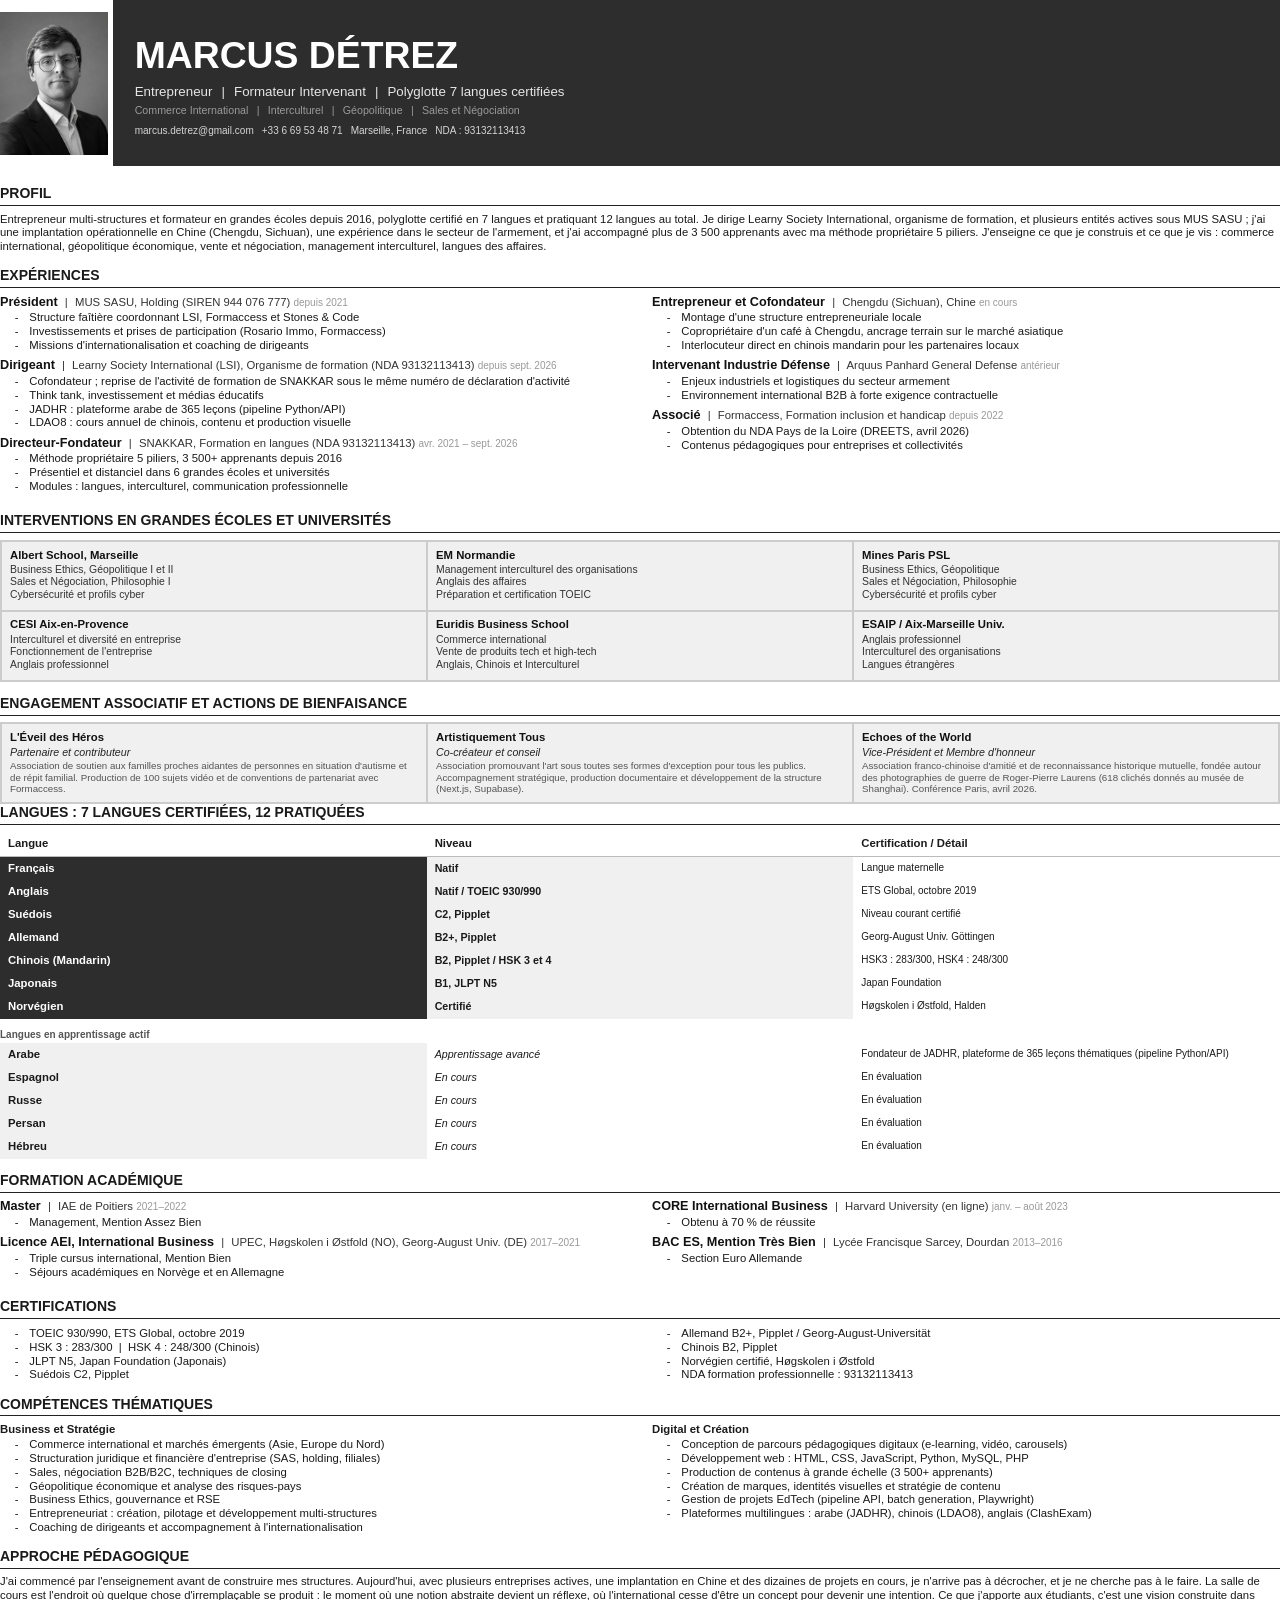
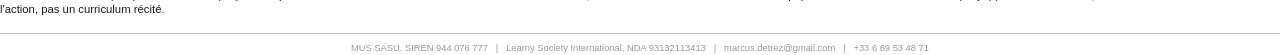
==== cv/cv.html @ 8e0571c1 "feat: CV à jour — SNAKKAR clos en sept. 2026, direction de LSI (formation) - SNAKKAR : avr. 2021 – s" ====
<!DOCTYPE html>
<!--
  Source du CV. Le PDF servi par le site (bouton « Télécharger mon CV ») se régénère depuis ce dossier avec :

  "/Applications/Google Chrome.app/Contents/MacOS/Google Chrome" --headless --no-pdf-header-footer \
    --print-to-pdf=../CERTIF/CV-Marcus-Detrez.pdf cv.html
-->
<html lang="fr">
<head>
<meta charset="utf-8">
<meta name="robots" content="noindex">
<title>CV — Marcus Détrez</title>
<style>
  @page { size: A4; margin: 12mm 12.7mm; }
  * { box-sizing: border-box; margin: 0; padding: 0; }
  body { font: 8.5pt/1.22 Arial, Helvetica, sans-serif; color: #1a1a1a; -webkit-print-color-adjust: exact; print-color-adjust: exact; }

  header { display: flex; align-items: center; gap: 4pt; margin-bottom: 14pt; }
  header img { width: 81pt; height: 107pt; object-fit: cover; }
  .bandeau { flex: 1; background: #2d2d2d; color: #fff; padding: 26pt 16pt 22pt; }
  .bandeau h1 { font-size: 28pt; line-height: 1.1; margin-bottom: 6pt; }
  .bandeau .l1 { font-size: 10pt; color: #e6e6e6; }
  .bandeau .l2 { font-size: 8pt; color: #9a9a9a; margin: 3pt 0 6pt; }
  .bandeau .l3 { font-size: 7.5pt; color: #d5d5d5; }
  .bandeau .l3 span { margin-right: 6pt; }
  .bandeau i { font-style: normal; margin: 0 4pt; }

  h2 { font-size: 10.5pt; text-transform: uppercase; border-bottom: 1.3pt solid #222; padding-bottom: 2pt; margin: 10pt 0 5pt; break-after: avoid; }
  .cols { display: grid; grid-template-columns: 1fr 1fr; column-gap: 18pt; }
  .exp { margin-bottom: 4pt; break-inside: avoid; }
  .exp h3 { font-size: 8.5pt; font-weight: normal; color: #333; }
  .exp h3 b { font-size: 9.5pt; color: #111; }
  .exp h3 i { font-style: normal; margin: 0 3pt; }
  .exp h3 time { font-size: 7.5pt; color: #999; }
  ul { list-style: none; padding-left: 22pt; margin-top: 1pt; }
  li { position: relative; }
  li::before { content: "-"; position: absolute; left: -11pt; }
  h4 { font-size: 8.5pt; margin-bottom: 1pt; }

  .cartes { display: grid; grid-template-columns: repeat(3, 1fr); border: .5pt solid #ccc; background: #f0f0f0; }
  .cartes > div { padding: 5pt 6pt 6pt; border: .5pt solid #ccc; font-size: 7.8pt; color: #333; break-inside: avoid; }
  .cartes b { display: block; font-size: 8.5pt; color: #111; margin-bottom: 1pt; }
  .cartes em { display: block; font-size: 8pt; color: #222; margin-bottom: 1pt; }
  .cartes p { font-size: 7.3pt; line-height: 1.15; color: #555; }

  .page2 { break-before: page; }
  .page2 h2:first-child { margin-top: 0; }
  table { width: 100%; border-collapse: collapse; table-layout: fixed; }
  th { text-align: left; padding: 4pt 6pt; border-bottom: .5pt solid #bbb; }
  td { padding: 3.5pt 6pt; font-size: 7.5pt; vertical-align: top; }
  tr.cert td:nth-child(1) { background: #2d2d2d; color: #fff; font-weight: bold; font-size: 8.5pt; }
  tr.cert td:nth-child(2) { background: #f0f0f0; font-weight: bold; font-size: 8pt; }
  tr.titre td { font-weight: bold; color: #555; padding: 8pt 0 1pt; }
  tr.actif td:nth-child(1) { background: #f0f0f0; font-weight: bold; font-size: 8.5pt; }
  tr.actif td:nth-child(2) { font-style: italic; font-size: 8pt; }

  footer { margin-top: 12pt; border-top: .5pt solid #bbb; padding-top: 7pt; text-align: center; font-size: 7pt; color: #999; }
  footer i { font-style: normal; margin: 0 4pt; }
</style>
</head>
<body>

<header>
  <img src="photo.jpg" alt="">
  <div class="bandeau">
    <h1>MARCUS DÉTREZ</h1>
    <div class="l1">Entrepreneur <i>|</i> Formateur Intervenant <i>|</i> Polyglotte 7 langues certifiées</div>
    <div class="l2">Commerce International <i>|</i> Interculturel <i>|</i> Géopolitique <i>|</i> Sales et Négociation</div>
    <div class="l3"><span>marcus.detrez@gmail.com</span><span>+33 6 69 53 48 71</span><span>Marseille, France</span><span>NDA : 93132113413</span></div>
  </div>
</header>

<h2>Profil</h2>
<p>Entrepreneur multi-structures et formateur en grandes écoles depuis 2016, polyglotte certifié en 7 langues et pratiquant 12 langues au total. Je dirige Learny Society International, organisme de formation, et plusieurs entités actives sous MUS SASU ; j'ai une implantation opérationnelle en Chine (Chengdu, Sichuan), une expérience dans le secteur de l'armement, et j'ai accompagné plus de 3 500 apprenants avec ma méthode propriétaire 5 piliers. J'enseigne ce que je construis et ce que je vis : commerce international, géopolitique économique, vente et négociation, management interculturel, langues des affaires.</p>

<h2>Expériences</h2>
<div class="cols">
  <div>
    <div class="exp">
      <h3><b>Président</b> <i>|</i> MUS SASU, Holding (SIREN 944 076 777) <time>depuis 2021</time></h3>
      <ul>
        <li>Structure faîtière coordonnant LSI, Formaccess et Stones &amp; Code</li>
        <li>Investissements et prises de participation (Rosario Immo, Formaccess)</li>
        <li>Missions d'internationalisation et coaching de dirigeants</li>
      </ul>
    </div>
    <div class="exp">
      <h3><b>Dirigeant</b> <i>|</i> Learny Society International (LSI), Organisme de formation (NDA 93132113413) <time>depuis sept. 2026</time></h3>
      <ul>
        <li>Cofondateur ; reprise de l'activité de formation de SNAKKAR sous le même numéro de déclaration d'activité</li>
        <li>Think tank, investissement et médias éducatifs</li>
        <li>JADHR : plateforme arabe de 365 leçons (pipeline Python/API)</li>
        <li>LDAO8 : cours annuel de chinois, contenu et production visuelle</li>
      </ul>
    </div>
    <div class="exp">
      <h3><b>Directeur-Fondateur</b> <i>|</i> SNAKKAR, Formation en langues (NDA 93132113413) <time>avr. 2021 – sept. 2026</time></h3>
      <ul>
        <li>Méthode propriétaire 5 piliers, 3 500+ apprenants depuis 2016</li>
        <li>Présentiel et distanciel dans 6 grandes écoles et universités</li>
        <li>Modules : langues, interculturel, communication professionnelle</li>
      </ul>
    </div>
  </div>
  <div>
    <div class="exp">
      <h3><b>Entrepreneur et Cofondateur</b> <i>|</i> Chengdu (Sichuan), Chine <time>en cours</time></h3>
      <ul>
        <li>Montage d'une structure entrepreneuriale locale</li>
        <li>Copropriétaire d'un café à Chengdu, ancrage terrain sur le marché asiatique</li>
        <li>Interlocuteur direct en chinois mandarin pour les partenaires locaux</li>
      </ul>
    </div>
    <div class="exp">
      <h3><b>Intervenant Industrie Défense</b> <i>|</i> Arquus Panhard General Defense <time>antérieur</time></h3>
      <ul>
        <li>Enjeux industriels et logistiques du secteur armement</li>
        <li>Environnement international B2B à forte exigence contractuelle</li>
      </ul>
    </div>
    <div class="exp">
      <h3><b>Associé</b> <i>|</i> Formaccess, Formation inclusion et handicap <time>depuis 2022</time></h3>
      <ul>
        <li>Obtention du NDA Pays de la Loire (DREETS, avril 2026)</li>
        <li>Contenus pédagogiques pour entreprises et collectivités</li>
      </ul>
    </div>
  </div>
</div>

<h2>Interventions en grandes écoles et universités</h2>
<div class="cartes">
  <div><b>Albert School, Marseille</b>Business Ethics, Géopolitique I et II<br>Sales et Négociation, Philosophie I<br>Cybersécurité et profils cyber</div>
  <div><b>EM Normandie</b>Management interculturel des organisations<br>Anglais des affaires<br>Préparation et certification TOEIC</div>
  <div><b>Mines Paris PSL</b>Business Ethics, Géopolitique<br>Sales et Négociation, Philosophie<br>Cybersécurité et profils cyber</div>
  <div><b>CESI Aix-en-Provence</b>Interculturel et diversité en entreprise<br>Fonctionnement de l'entreprise<br>Anglais professionnel</div>
  <div><b>Euridis Business School</b>Commerce international<br>Vente de produits tech et high-tech<br>Anglais, Chinois et Interculturel</div>
  <div><b>ESAIP / Aix-Marseille Univ.</b>Anglais professionnel<br>Interculturel des organisations<br>Langues étrangères</div>
</div>

<h2>Engagement associatif et actions de bienfaisance</h2>
<div class="cartes">
  <div><b>L'Éveil des Héros</b><em>Partenaire et contributeur</em><p>Association de soutien aux familles proches aidantes de personnes en situation d'autisme et de répit familial. Production de 100 sujets vidéo et de conventions de partenariat avec Formaccess.</p></div>
  <div><b>Artistiquement Tous</b><em>Co-créateur et conseil</em><p>Association promouvant l'art sous toutes ses formes d'exception pour tous les publics. Accompagnement stratégique, production documentaire et développement de la structure (Next.js, Supabase).</p></div>
  <div><b>Echoes of the World</b><em>Vice-Président et Membre d'honneur</em><p>Association franco-chinoise d'amitié et de reconnaissance historique mutuelle, fondée autour des photographies de guerre de Roger-Pierre Laurens (618 clichés donnés au musée de Shanghai). Conférence Paris, avril 2026.</p></div>
</div>

<div class="page2">
<h2>Langues : 7 langues certifiées, 12 pratiquées</h2>
<table>
  <tr><th>Langue</th><th>Niveau</th><th>Certification / Détail</th></tr>
  <tr class="cert"><td>Français</td><td>Natif</td><td>Langue maternelle</td></tr>
  <tr class="cert"><td>Anglais</td><td>Natif / TOEIC 930/990</td><td>ETS Global, octobre 2019</td></tr>
  <tr class="cert"><td>Suédois</td><td>C2, Pipplet</td><td>Niveau courant certifié</td></tr>
  <tr class="cert"><td>Allemand</td><td>B2+, Pipplet</td><td>Georg-August Univ. Göttingen</td></tr>
  <tr class="cert"><td>Chinois (Mandarin)</td><td>B2, Pipplet / HSK 3 et 4</td><td>HSK3 : 283/300, HSK4 : 248/300</td></tr>
  <tr class="cert"><td>Japonais</td><td>B1, JLPT N5</td><td>Japan Foundation</td></tr>
  <tr class="cert"><td>Norvégien</td><td>Certifié</td><td>Høgskolen i Østfold, Halden</td></tr>
  <tr class="titre"><td colspan="3">Langues en apprentissage actif</td></tr>
  <tr class="actif"><td>Arabe</td><td>Apprentissage avancé</td><td>Fondateur de JADHR, plateforme de 365 leçons thématiques (pipeline Python/API)</td></tr>
  <tr class="actif"><td>Espagnol</td><td>En cours</td><td>En évaluation</td></tr>
  <tr class="actif"><td>Russe</td><td>En cours</td><td>En évaluation</td></tr>
  <tr class="actif"><td>Persan</td><td>En cours</td><td>En évaluation</td></tr>
  <tr class="actif"><td>Hébreu</td><td>En cours</td><td>En évaluation</td></tr>
</table>

<h2>Formation académique</h2>
<div class="cols">
  <div>
    <div class="exp">
      <h3><b>Master</b> <i>|</i> IAE de Poitiers <time>2021–2022</time></h3>
      <ul><li>Management, Mention Assez Bien</li></ul>
    </div>
    <div class="exp">
      <h3><b>Licence AEI, International Business</b> <i>|</i> UPEC, Høgskolen i Østfold (NO), Georg-August Univ. (DE) <time>2017–2021</time></h3>
      <ul>
        <li>Triple cursus international, Mention Bien</li>
        <li>Séjours académiques en Norvège et en Allemagne</li>
      </ul>
    </div>
  </div>
  <div>
    <div class="exp">
      <h3><b>CORE International Business</b> <i>|</i> Harvard University (en ligne) <time>janv. – août 2023</time></h3>
      <ul><li>Obtenu à 70 % de réussite</li></ul>
    </div>
    <div class="exp">
      <h3><b>BAC ES, Mention Très Bien</b> <i>|</i> Lycée Francisque Sarcey, Dourdan <time>2013–2016</time></h3>
      <ul><li>Section Euro Allemande</li></ul>
    </div>
  </div>
</div>

<h2>Certifications</h2>
<div class="cols">
  <ul>
    <li>TOEIC 930/990, ETS Global, octobre 2019</li>
    <li>HSK 3 : 283/300 &nbsp;|&nbsp; HSK 4 : 248/300 (Chinois)</li>
    <li>JLPT N5, Japan Foundation (Japonais)</li>
    <li>Suédois C2, Pipplet</li>
  </ul>
  <ul>
    <li>Allemand B2+, Pipplet / Georg-August-Universität</li>
    <li>Chinois B2, Pipplet</li>
    <li>Norvégien certifié, Høgskolen i Østfold</li>
    <li>NDA formation professionnelle : 93132113413</li>
  </ul>
</div>

<h2>Compétences thématiques</h2>
<div class="cols">
  <div>
    <h4>Business et Stratégie</h4>
    <ul>
      <li>Commerce international et marchés émergents (Asie, Europe du Nord)</li>
      <li>Structuration juridique et financière d'entreprise (SAS, holding, filiales)</li>
      <li>Sales, négociation B2B/B2C, techniques de closing</li>
      <li>Géopolitique économique et analyse des risques-pays</li>
      <li>Business Ethics, gouvernance et RSE</li>
      <li>Entrepreneuriat : création, pilotage et développement multi-structures</li>
      <li>Coaching de dirigeants et accompagnement à l'internationalisation</li>
    </ul>
  </div>
  <div>
    <h4>Digital et Création</h4>
    <ul>
      <li>Conception de parcours pédagogiques digitaux (e-learning, vidéo, carousels)</li>
      <li>Développement web : HTML, CSS, JavaScript, Python, MySQL, PHP</li>
      <li>Production de contenus à grande échelle (3 500+ apprenants)</li>
      <li>Création de marques, identités visuelles et stratégie de contenu</li>
      <li>Gestion de projets EdTech (pipeline API, batch generation, Playwright)</li>
      <li>Plateformes multilingues : arabe (JADHR), chinois (LDAO8), anglais (ClashExam)</li>
    </ul>
  </div>
</div>

<h2>Approche pédagogique</h2>
<p>J'ai commencé par l'enseignement avant de construire mes structures. Aujourd'hui, avec plusieurs entreprises actives, une implantation en Chine et des dizaines de projets en cours, je n'arrive pas à décrocher, et je ne cherche pas à le faire. La salle de cours est l'endroit où quelque chose d'irremplaçable se produit : le moment où une notion abstraite devient un réflexe, où l'international cesse d'être un concept pour devenir une intention. Ce que j'apporte aux étudiants, c'est une vision construite dans l'action, pas un curriculum récité.</p>

<footer>MUS SASU, SIREN 944 076 777 <i>|</i> Learny Society International, NDA 93132113413 <i>|</i> marcus.detrez@gmail.com <i>|</i> +33 6 69 53 48 71</footer>
</div>

</body>
</html>
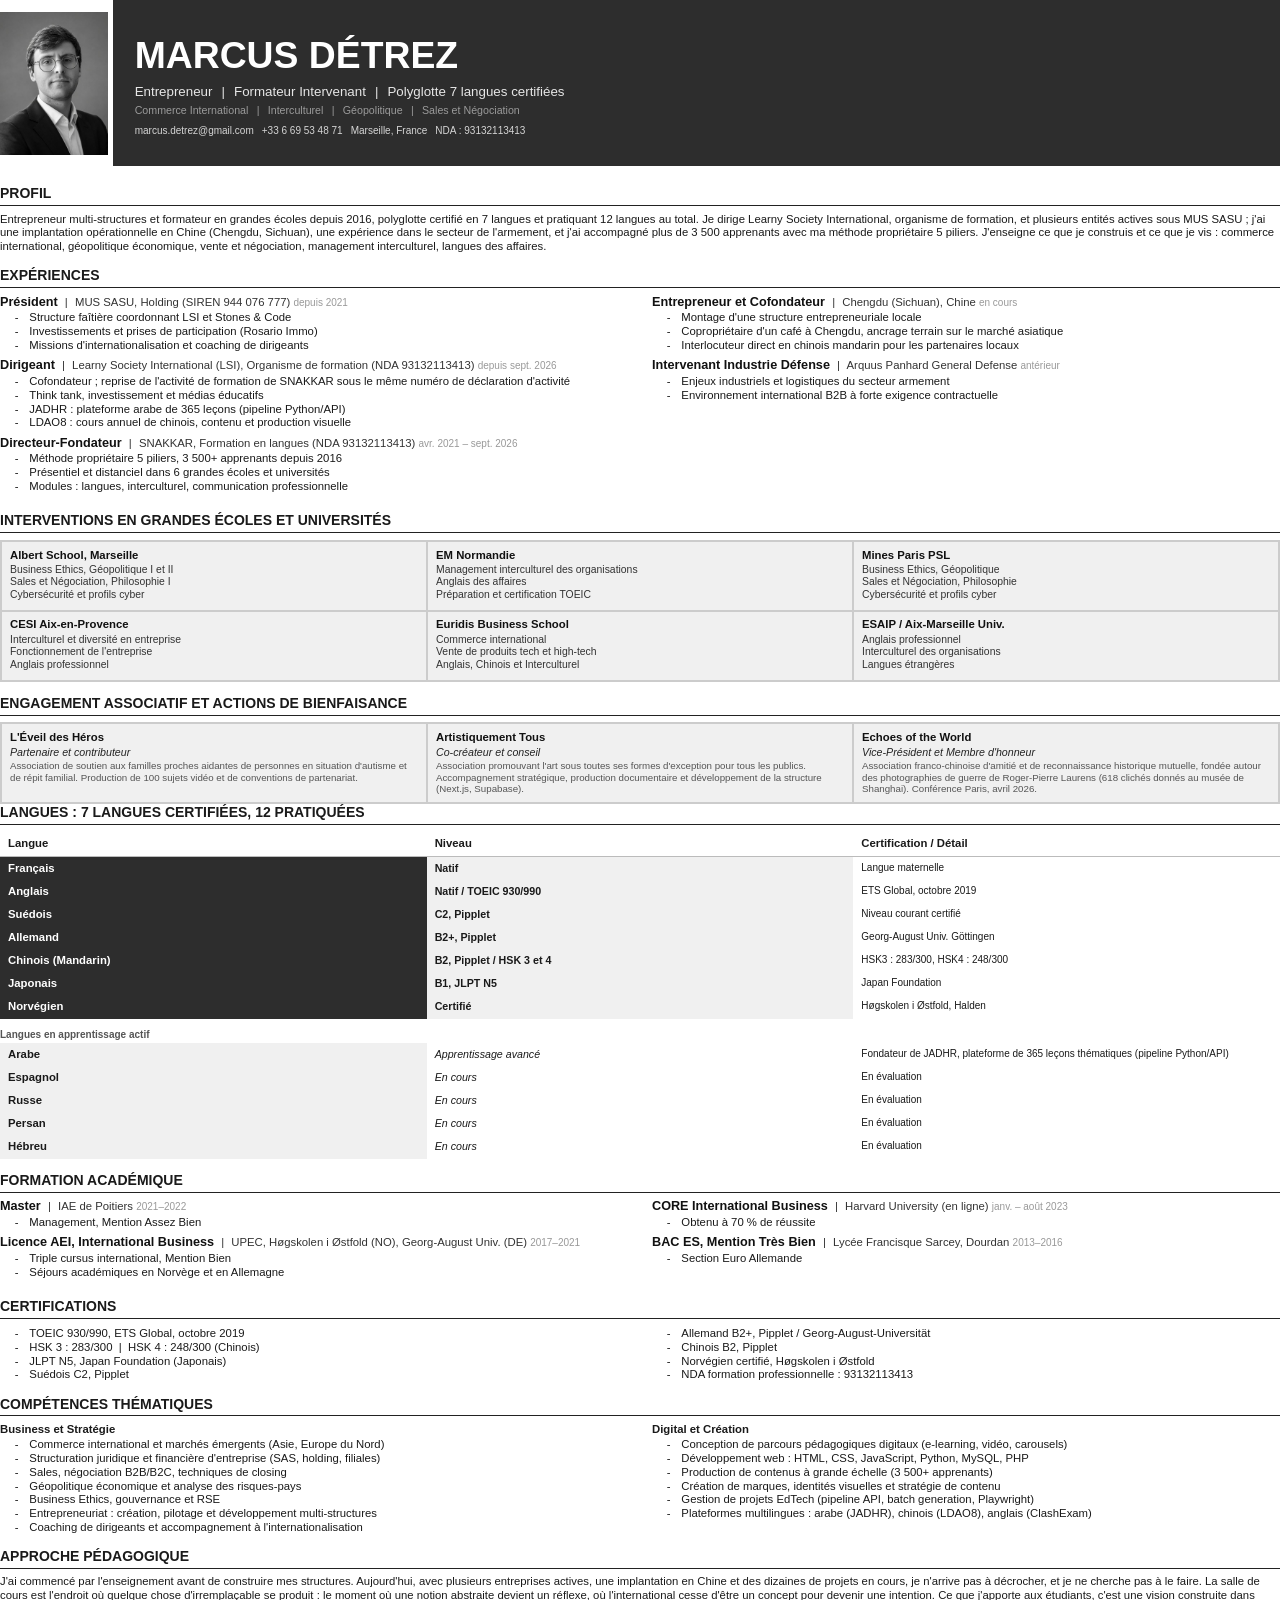
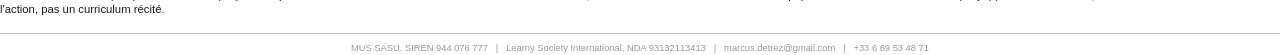
==== commit db8cb3ad: "CV : Formaccess retiré Demande de Marcus du 03/10/2026. L'expérience d'associé et les trois mentions" ====
--- a/cv/cv.html
+++ b/cv/cv.html
@@ -79,8 +79,8 @@
     <div class="exp">
       <h3><b>Président</b> <i>|</i> MUS SASU, Holding (SIREN 944 076 777) <time>depuis 2021</time></h3>
       <ul>
-        <li>Structure faîtière coordonnant LSI, Formaccess et Stones &amp; Code</li>
-        <li>Investissements et prises de participation (Rosario Immo, Formaccess)</li>
+        <li>Structure faîtière coordonnant LSI et Stones &amp; Code</li>
+        <li>Investissements et prises de participation (Rosario Immo)</li>
         <li>Missions d'internationalisation et coaching de dirigeants</li>
       </ul>
     </div>
@@ -116,13 +116,6 @@
       <ul>
         <li>Enjeux industriels et logistiques du secteur armement</li>
         <li>Environnement international B2B à forte exigence contractuelle</li>
-      </ul>
-    </div>
-    <div class="exp">
-      <h3><b>Associé</b> <i>|</i> Formaccess, Formation inclusion et handicap <time>depuis 2022</time></h3>
-      <ul>
-        <li>Obtention du NDA Pays de la Loire (DREETS, avril 2026)</li>
-        <li>Contenus pédagogiques pour entreprises et collectivités</li>
       </ul>
     </div>
   </div>
@@ -140,7 +133,7 @@
 
 <h2>Engagement associatif et actions de bienfaisance</h2>
 <div class="cartes">
-  <div><b>L'Éveil des Héros</b><em>Partenaire et contributeur</em><p>Association de soutien aux familles proches aidantes de personnes en situation d'autisme et de répit familial. Production de 100 sujets vidéo et de conventions de partenariat avec Formaccess.</p></div>
+  <div><b>L'Éveil des Héros</b><em>Partenaire et contributeur</em><p>Association de soutien aux familles proches aidantes de personnes en situation d'autisme et de répit familial. Production de 100 sujets vidéo et de conventions de partenariat.</p></div>
   <div><b>Artistiquement Tous</b><em>Co-créateur et conseil</em><p>Association promouvant l'art sous toutes ses formes d'exception pour tous les publics. Accompagnement stratégique, production documentaire et développement de la structure (Next.js, Supabase).</p></div>
   <div><b>Echoes of the World</b><em>Vice-Président et Membre d'honneur</em><p>Association franco-chinoise d'amitié et de reconnaissance historique mutuelle, fondée autour des photographies de guerre de Roger-Pierre Laurens (618 clichés donnés au musée de Shanghai). Conférence Paris, avril 2026.</p></div>
 </div>
